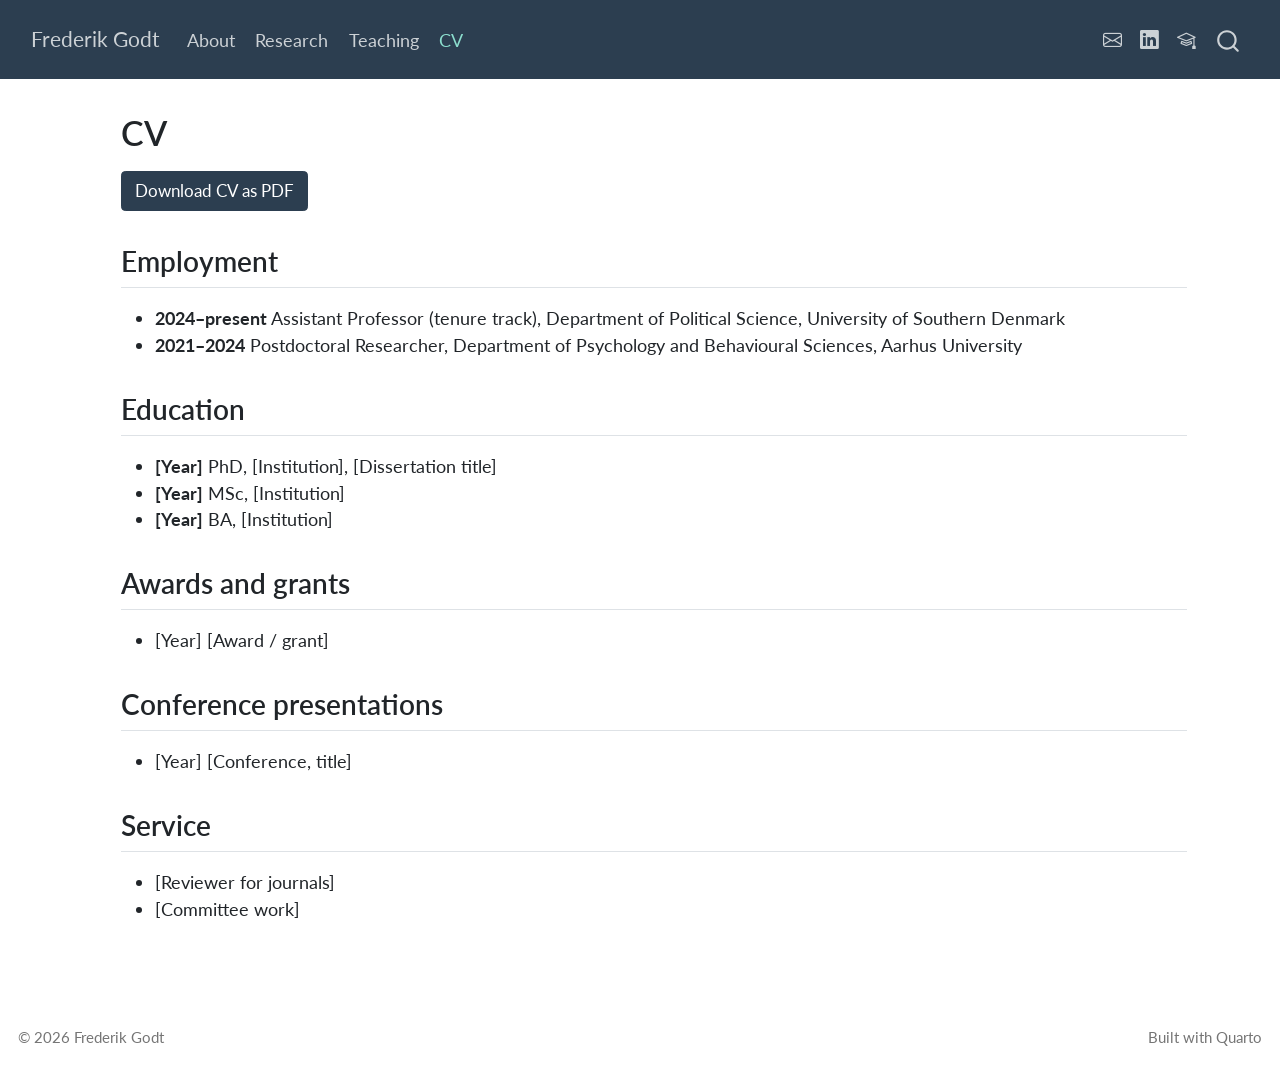
==== cv.html @ 5c9f762e "Built site for gh-pages" ====
<!DOCTYPE html>
<html xmlns="http://www.w3.org/1999/xhtml" lang="en" xml:lang="en"><head>

<meta charset="utf-8">
<meta name="generator" content="quarto-1.10.18">

<meta name="viewport" content="width=device-width, initial-scale=1.0, user-scalable=yes">


<title>CV – Frederik Godt</title>
<style>
/* Default styles provided by pandoc.
** See https://pandoc.org/MANUAL.html#variables-for-html for config info.
*/
span.smallcaps{font-variant: small-caps;}
div.columns{display: flex; gap: 1.5em;}
div.column{flex: auto;}
@media screen {
div.columns{gap: min(4vw, 1.5em);}
div.column{overflow-x: auto;}
}
div.hanging-indent{margin-left: 1.5em; text-indent: -1.5em;}
ul.task-list{list-style: none;}
ul.task-list li input[type="checkbox"] {
  width: 0.8em;
  margin: 0 0.8em 0.2em -1em; /* quarto-specific, see https://github.com/quarto-dev/quarto-cli/issues/4556 */ 
  vertical-align: middle;
}
</style>


<script src="site_libs/quarto-nav/quarto-nav.js"></script>
<script src="site_libs/quarto-nav/headroom.min.js"></script>
<script src="site_libs/clipboard/clipboard.min.js"></script>
<script src="site_libs/quarto-search/autocomplete.umd.js"></script>
<script src="site_libs/quarto-search/fuse.min.js"></script>
<script src="site_libs/quarto-search/quarto-search.js"></script>
<meta name="quarto:offset" content="./">
<script src="site_libs/quarto-html/quarto.js" type="module"></script>
<script src="site_libs/quarto-html/tabsets/tabsets.js" type="module"></script>
<script src="site_libs/quarto-html/popper.min.js"></script>
<script src="site_libs/quarto-html/tippy.umd.min.js"></script>
<script src="site_libs/quarto-html/anchor.min.js"></script>
<link href="site_libs/quarto-html/tippy.css" rel="stylesheet">
<link href="site_libs/quarto-html/quarto-syntax-highlighting-64a204ab8560d761af7679ceaba22944.css" rel="stylesheet" id="quarto-text-highlighting-styles">
<script src="site_libs/bootstrap/bootstrap.min.js"></script>
<link href="site_libs/bootstrap/bootstrap-icons.css" rel="stylesheet">
<link href="site_libs/bootstrap/bootstrap-82feb614b3631eee91c80e474e9700e3.min.css" rel="stylesheet" append-hash="true" id="quarto-bootstrap" data-mode="light">
<script id="quarto-search-options" type="application/json">{
  "location": "navbar",
  "copy-button": false,
  "collapse-after": 3,
  "panel-placement": "end",
  "type": "overlay",
  "limit": 50,
  "keyboard-shortcut": [
    "f",
    "/",
    "s"
  ],
  "show-item-context": false,
  "language": {
    "search-no-results-text": "No results",
    "search-matching-documents-text": "matching documents",
    "search-copy-link-title": "Copy link to search",
    "search-hide-matches-text": "Hide additional matches",
    "search-more-match-text": "more match in this document",
    "search-more-matches-text": "more matches in this document",
    "search-clear-button-title": "Clear",
    "search-text-placeholder": "",
    "search-detached-cancel-button-title": "Cancel",
    "search-submit-button-title": "Submit",
    "search-label": "Search"
  }
}</script>
<style>html{ scroll-behavior: smooth; }</style>


<link rel="stylesheet" href="styles.css">
</head>

<body class="nav-fixed fullcontent quarto-light">

<div id="quarto-search-results"></div>
  <header id="quarto-header" class="headroom fixed-top">
    <nav class="navbar navbar-expand-lg " data-bs-theme="dark">
      <div class="navbar-container container-fluid">
      <div class="navbar-brand-container mx-auto">
    <a class="navbar-brand" href="./index.html">
    <span class="navbar-title">Frederik Godt</span>
    </a>
  </div>
            <div id="quarto-search" class="" title="Search"></div>
          <button class="navbar-toggler" type="button" data-bs-toggle="collapse" data-bs-target="#navbarCollapse" aria-controls="navbarCollapse" role="menu" aria-expanded="false" aria-label="Toggle navigation" onclick="if (window.quartoToggleHeadroom) { window.quartoToggleHeadroom(); }">
  <span class="navbar-toggler-icon"></span>
</button>
          <div class="collapse navbar-collapse" id="navbarCollapse">
            <ul class="navbar-nav navbar-nav-scroll me-auto">
  <li class="nav-item">
    <a class="nav-link" href="./index.html"> 
<span class="menu-text">About</span></a>
  </li>  
  <li class="nav-item">
    <a class="nav-link" href="./research.html"> 
<span class="menu-text">Research</span></a>
  </li>  
  <li class="nav-item">
    <a class="nav-link" href="./teaching.html"> 
<span class="menu-text">Teaching</span></a>
  </li>  
  <li class="nav-item">
    <a class="nav-link active" href="./cv.html" aria-current="page"> 
<span class="menu-text">CV</span></a>
  </li>  
</ul>
            <ul class="navbar-nav navbar-nav-scroll ms-auto">
  <li class="nav-item compact">
    <a class="nav-link" href="mailto:fgodt@sam.sdu.dk"> <i class="bi bi-envelope" role="img">
</i> 
<span class="menu-text"></span></a>
  </li>  
  <li class="nav-item compact">
    <a class="nav-link" href="https://linkedin.com"> <i class="bi bi-linkedin" role="img">
</i> 
<span class="menu-text"></span></a>
  </li>  
  <li class="nav-item compact">
    <a class="nav-link" href="https://scholar.google.com/citations?user=pOmU6WsAAAAJ&amp;hl=da"> <i class="bi bi-mortarboard" role="img">
</i> 
<span class="menu-text"></span></a>
  </li>  
</ul>
          </div> <!-- /navcollapse -->
            <div class="quarto-navbar-tools">
</div>
      </div> <!-- /container-fluid -->
    </nav>
</header>
<!-- content -->
<div id="quarto-content" class="quarto-container page-columns page-rows-contents page-layout-article page-navbar">
<!-- sidebar -->
<!-- margin-sidebar -->
    
<!-- main -->
<main class="content" id="quarto-document-content">

<header id="title-block-header" class="quarto-title-block default">
<div class="quarto-title">
<h1 class="title">CV</h1>
</div>



<div class="quarto-title-meta">

    
  
    
  </div>
  


</header>


<p><a href="cv.pdf" class="btn btn-primary">Download CV as PDF</a></p>
<section id="employment" class="level2">
<h2 class="anchored" data-anchor-id="employment">Employment</h2>
<ul>
<li><strong>2024–present</strong> Assistant Professor (tenure track), Department of Political Science, University of Southern Denmark</li>
<li><strong>2021–2024</strong> Postdoctoral Researcher, Department of Psychology and Behavioural Sciences, Aarhus University</li>
</ul>
</section>
<section id="education" class="level2">
<h2 class="anchored" data-anchor-id="education">Education</h2>
<ul>
<li><strong>[Year]</strong> PhD, [Institution], [Dissertation title]</li>
<li><strong>[Year]</strong> MSc, [Institution]</li>
<li><strong>[Year]</strong> BA, [Institution]</li>
</ul>
</section>
<section id="awards-and-grants" class="level2">
<h2 class="anchored" data-anchor-id="awards-and-grants">Awards and grants</h2>
<ul>
<li>[Year] [Award / grant]</li>
</ul>
</section>
<section id="conference-presentations" class="level2">
<h2 class="anchored" data-anchor-id="conference-presentations">Conference presentations</h2>
<ul>
<li>[Year] [Conference, title]</li>
</ul>
</section>
<section id="service" class="level2">
<h2 class="anchored" data-anchor-id="service">Service</h2>
<ul>
<li>[Reviewer for journals]</li>
<li>[Committee work]</li>
</ul>


</section>

</main> <!-- /main -->
<script id="quarto-html-after-body" type="application/javascript">
  window.document.addEventListener("DOMContentLoaded", function (event) {
    const icon = "";
    const anchorJS = new window.AnchorJS();
    anchorJS.options = {
      placement: 'right',
      icon: icon
    };
    anchorJS.add('.anchored');
    const isCodeAnnotation = (el) => {
      for (const clz of el.classList) {
        if (clz.startsWith('code-annotation-')) {                     
          return true;
        }
      }
      return false;
    }
    const onCopySuccess = function(e) {
      // button target
      const button = e.trigger;
      // don't keep focus
      button.blur();
      // flash "checked"
      button.classList.add('code-copy-button-checked');
      var currentTitle = button.getAttribute("title");
      button.setAttribute("title", "Copied!");
      let tooltip;
      if (window.bootstrap) {
        button.setAttribute("data-bs-toggle", "tooltip");
        button.setAttribute("data-bs-placement", "left");
        button.setAttribute("data-bs-title", "Copied!");
        tooltip = new bootstrap.Tooltip(button, 
          { trigger: "manual", 
            customClass: "code-copy-button-tooltip",
            offset: [0, -8]});
        tooltip.show();    
      }
      setTimeout(function() {
        if (tooltip) {
          tooltip.hide();
          button.removeAttribute("data-bs-title");
          button.removeAttribute("data-bs-toggle");
          button.removeAttribute("data-bs-placement");
        }
        button.setAttribute("title", currentTitle);
        button.classList.remove('code-copy-button-checked');
      }, 1000);
      // clear code selection
      e.clearSelection();
    }
    const getTextToCopy = function(trigger) {
      const outerScaffold = trigger.parentElement.cloneNode(true);
      const codeEl = outerScaffold.querySelector('code');
      for (const childEl of codeEl.children) {
        if (isCodeAnnotation(childEl)) {
          childEl.remove();
        }
      }
      return codeEl.innerText;
    }
    const clipboard = new window.ClipboardJS('.code-copy-button:not([data-in-quarto-modal])', {
      text: getTextToCopy
    });
    clipboard.on('success', onCopySuccess);
    if (window.document.getElementById('quarto-embedded-source-code-modal')) {
      const clipboardModal = new window.ClipboardJS('.code-copy-button[data-in-quarto-modal]', {
        text: getTextToCopy,
        container: window.document.getElementById('quarto-embedded-source-code-modal')
      });
      clipboardModal.on('success', onCopySuccess);
    }
      var localhostRegex = new RegExp(/^(?:http|https):\/\/localhost\:?[0-9]*\//);
      var mailtoRegex = new RegExp(/^mailto:/);
        var filterRegex = new RegExp('/' + window.location.host + '/');
      var isInternal = (href) => {
          return filterRegex.test(href) || localhostRegex.test(href) || mailtoRegex.test(href);
      }
      // Inspect non-navigation links and adorn them if external
     var links = window.document.querySelectorAll('a[href]:not(.nav-link):not(.navbar-brand):not(.toc-action):not(.sidebar-link):not(.sidebar-item-toggle):not(.pagination-link):not(.no-external):not([aria-hidden]):not(.dropdown-item):not(.quarto-navigation-tool):not(.about-link)');
      for (var i=0; i<links.length; i++) {
        const link = links[i];
        if (!isInternal(link.href)) {
          // undo the damage that might have been done by quarto-nav.js in the case of
          // links that we want to consider external
          if (link.dataset.originalHref !== undefined) {
            link.href = link.dataset.originalHref;
          }
        }
      }
    function tippyHover(el, contentFn, onTriggerFn, onUntriggerFn) {
      const config = {
        allowHTML: true,
        maxWidth: 500,
        delay: 100,
        arrow: false,
        appendTo: function(el) {
            return el.parentElement;
        },
        interactive: true,
        interactiveBorder: 10,
        theme: 'quarto',
        placement: 'bottom-start',
      };
      if (contentFn) {
        config.content = contentFn;
      }
      if (onTriggerFn) {
        config.onTrigger = onTriggerFn;
      }
      if (onUntriggerFn) {
        config.onUntrigger = onUntriggerFn;
      }
      window.tippy(el, config); 
    }
    const noterefs = window.document.querySelectorAll('a[role="doc-noteref"]');
    for (var i=0; i<noterefs.length; i++) {
      const ref = noterefs[i];
      tippyHover(ref, function() {
        // use id or data attribute instead here
        let href = ref.getAttribute('data-footnote-href') || ref.getAttribute('href');
        try { href = new URL(href).hash; } catch {}
        const id = href.replace(/^#\/?/, "");
        const note = window.document.getElementById(id);
        if (note) {
          return note.innerHTML;
        } else {
          return "";
        }
      });
    }
    const xrefs = window.document.querySelectorAll('a.quarto-xref');
    const processXRef = (id, note) => {
      // Strip column container classes
      const stripColumnClz = (el) => {
        el.classList.remove("page-full", "page-columns");
        if (el.children) {
          for (const child of el.children) {
            stripColumnClz(child);
          }
        }
      }
      stripColumnClz(note)
      if (id === null || id.startsWith('sec-')) {
        // Special case sections, only their first couple elements
        const container = document.createElement("div");
        if (note.children && note.children.length > 2) {
          container.appendChild(note.children[0].cloneNode(true));
          for (let i = 1; i < note.children.length; i++) {
            const child = note.children[i];
            if (child.tagName === "P" && child.innerText === "") {
              continue;
            } else {
              container.appendChild(child.cloneNode(true));
              break;
            }
          }
          if (window.Quarto?.typesetMath) {
            window.Quarto.typesetMath(container);
          }
          return container.innerHTML
        } else {
          if (window.Quarto?.typesetMath) {
            window.Quarto.typesetMath(note);
          }
          return note.innerHTML;
        }
      } else {
        // Remove any anchor links if they are present
        const anchorLink = note.querySelector('a.anchorjs-link');
        if (anchorLink) {
          anchorLink.remove();
        }
        if (window.Quarto?.typesetMath) {
          window.Quarto.typesetMath(note);
        }
        if (note.classList.contains("callout")) {
          return note.outerHTML;
        } else {
          return note.innerHTML;
        }
      }
    }
    for (var i=0; i<xrefs.length; i++) {
      const xref = xrefs[i];
      tippyHover(xref, undefined, function(instance) {
        instance.disable();
        let url = xref.getAttribute('href');
        let hash = undefined; 
        if (url.startsWith('#')) {
          hash = url;
        } else {
          try { hash = new URL(url).hash; } catch {}
        }
        if (hash) {
          const id = hash.replace(/^#\/?/, "");
          const note = window.document.getElementById(id);
          if (note !== null) {
            try {
              const html = processXRef(id, note.cloneNode(true));
              instance.setContent(html);
            } finally {
              instance.enable();
              instance.show();
            }
          } else {
            // See if we can fetch this
            fetch(url.split('#')[0])
            .then(res => res.text())
            .then(html => {
              const parser = new DOMParser();
              const htmlDoc = parser.parseFromString(html, "text/html");
              const note = htmlDoc.getElementById(id);
              if (note !== null) {
                const html = processXRef(id, note);
                instance.setContent(html);
              } 
            }).finally(() => {
              instance.enable();
              instance.show();
            });
          }
        } else {
          // See if we can fetch a full url (with no hash to target)
          // This is a special case and we should probably do some content thinning / targeting
          fetch(url)
          .then(res => res.text())
          .then(html => {
            const parser = new DOMParser();
            const htmlDoc = parser.parseFromString(html, "text/html");
            const note = htmlDoc.querySelector('main.content');
            if (note !== null) {
              // This should only happen for chapter cross references
              // (since there is no id in the URL)
              // remove the first header
              if (note.children.length > 0 && note.children[0].tagName === "HEADER") {
                note.children[0].remove();
              }
              const html = processXRef(null, note);
              instance.setContent(html);
            } 
          }).finally(() => {
            instance.enable();
            instance.show();
          });
        }
      }, function(instance) {
      });
    }
        let selectedAnnoteEl;
        const selectorForAnnotation = ( cell, annotation) => {
          let cellAttr = 'data-code-cell="' + cell + '"';
          let lineAttr = 'data-code-annotation="' +  annotation + '"';
          const selector = 'span[' + cellAttr + '][' + lineAttr + ']';
          return selector;
        }
        const selectCodeLines = (annoteEl) => {
          const doc = window.document;
          const targetCell = annoteEl.getAttribute("data-target-cell");
          const targetAnnotation = annoteEl.getAttribute("data-target-annotation");
          const annoteSpan = window.document.querySelector(selectorForAnnotation(targetCell, targetAnnotation));
          const lines = annoteSpan.getAttribute("data-code-lines").split(",");
          const lineIds = lines.map((line) => {
            return targetCell + "-" + line;
          })
          let top = null;
          let height = null;
          let parent = null;
          if (lineIds.length > 0) {
              //compute the position of the single el (top and bottom and make a div)
              const el = window.document.getElementById(lineIds[0]);
              top = el.offsetTop;
              height = el.offsetHeight;
              parent = el.parentElement.parentElement;
            if (lineIds.length > 1) {
              const lastEl = window.document.getElementById(lineIds[lineIds.length - 1]);
              const bottom = lastEl.offsetTop + lastEl.offsetHeight;
              height = bottom - top;
            }
            if (top !== null && height !== null && parent !== null) {
              // cook up a div (if necessary) and position it 
              let div = window.document.getElementById("code-annotation-line-highlight");
              if (div === null) {
                div = window.document.createElement("div");
                div.setAttribute("id", "code-annotation-line-highlight");
                div.style.position = 'absolute';
                parent.appendChild(div);
              }
              div.style.top = top - 2 + "px";
              div.style.height = height + 4 + "px";
              div.style.left = 0;
              let gutterDiv = window.document.getElementById("code-annotation-line-highlight-gutter");
              if (gutterDiv === null) {
                gutterDiv = window.document.createElement("div");
                gutterDiv.setAttribute("id", "code-annotation-line-highlight-gutter");
                gutterDiv.style.position = 'absolute';
                const codeCell = window.document.getElementById(targetCell);
                const gutter = codeCell.querySelector('.code-annotation-gutter');
                gutter.appendChild(gutterDiv);
              }
              gutterDiv.style.top = top - 2 + "px";
              gutterDiv.style.height = height + 4 + "px";
            }
            selectedAnnoteEl = annoteEl;
          }
        };
        const unselectCodeLines = () => {
          const elementsIds = ["code-annotation-line-highlight", "code-annotation-line-highlight-gutter"];
          elementsIds.forEach((elId) => {
            const div = window.document.getElementById(elId);
            if (div) {
              div.remove();
            }
          });
          selectedAnnoteEl = undefined;
        };
          // Handle positioning of the toggle
      window.addEventListener(
        "resize",
        throttle(() => {
          elRect = undefined;
          if (selectedAnnoteEl) {
            selectCodeLines(selectedAnnoteEl);
          }
        }, 10)
      );
      function throttle(fn, ms) {
      let throttle = false;
      let timer;
        return (...args) => {
          if(!throttle) { // first call gets through
              fn.apply(this, args);
              throttle = true;
          } else { // all the others get throttled
              if(timer) clearTimeout(timer); // cancel #2
              timer = setTimeout(() => {
                fn.apply(this, args);
                timer = throttle = false;
              }, ms);
          }
        };
      }
        // Attach click handler to the DT
        const annoteDls = window.document.querySelectorAll('dt[data-target-cell]');
        for (const annoteDlNode of annoteDls) {
          annoteDlNode.addEventListener('click', (event) => {
            const clickedEl = event.target;
            if (clickedEl !== selectedAnnoteEl) {
              unselectCodeLines();
              const activeEl = window.document.querySelector('dt[data-target-cell].code-annotation-active');
              if (activeEl) {
                activeEl.classList.remove('code-annotation-active');
              }
              selectCodeLines(clickedEl);
              clickedEl.classList.add('code-annotation-active');
            } else {
              // Unselect the line
              unselectCodeLines();
              clickedEl.classList.remove('code-annotation-active');
            }
          });
        }
    const findCites = (el) => {
      const parentEl = el.parentElement;
      if (parentEl) {
        const cites = parentEl.dataset.cites;
        if (cites) {
          return {
            el,
            cites: cites.split(' ')
          };
        } else {
          return findCites(el.parentElement)
        }
      } else {
        return undefined;
      }
    };
    var bibliorefs = window.document.querySelectorAll('a[role="doc-biblioref"]');
    for (var i=0; i<bibliorefs.length; i++) {
      const ref = bibliorefs[i];
      const citeInfo = findCites(ref);
      if (citeInfo) {
        tippyHover(citeInfo.el, function() {
          var popup = window.document.createElement('div');
          citeInfo.cites.forEach(function(cite) {
            var citeDiv = window.document.createElement('div');
            citeDiv.classList.add('hanging-indent');
            citeDiv.classList.add('csl-entry');
            var biblioDiv = window.document.getElementById('ref-' + cite);
            if (biblioDiv) {
              citeDiv.innerHTML = biblioDiv.innerHTML;
            }
            popup.appendChild(citeDiv);
          });
          return popup.innerHTML;
        });
      }
    }
  });
  </script>
</div> <!-- /content -->
<footer class="footer">
  <div class="nav-footer">
    <div class="nav-footer-left">
<p>© 2026 Frederik Godt</p>
</div>   
    <div class="nav-footer-center">
      &nbsp;
    </div>
    <div class="nav-footer-right">
<p>Built with Quarto</p>
</div>
  </div>
</footer>




<script src="site_libs/quarto-html/zenscroll-min.js"></script>
</body></html>
---- site_libs/quarto-html/tippy.css ----
.tippy-box[data-animation=fade][data-state=hidden]{opacity:0}[data-tippy-root]{max-width:calc(100vw - 10px)}.tippy-box{position:relative;background-color:#333;color:#fff;border-radius:4px;font-size:14px;line-height:1.4;white-space:normal;outline:0;transition-property:transform,visibility,opacity}.tippy-box[data-placement^=top]>.tippy-arrow{bottom:0}.tippy-box[data-placement^=top]>.tippy-arrow:before{bottom:-7px;left:0;border-width:8px 8px 0;border-top-color:initial;transform-origin:center top}.tippy-box[data-placement^=bottom]>.tippy-arrow{top:0}.tippy-box[data-placement^=bottom]>.tippy-arrow:before{top:-7px;left:0;border-width:0 8px 8px;border-bottom-color:initial;transform-origin:center bottom}.tippy-box[data-placement^=left]>.tippy-arrow{right:0}.tippy-box[data-placement^=left]>.tippy-arrow:before{border-width:8px 0 8px 8px;border-left-color:initial;right:-7px;transform-origin:center left}.tippy-box[data-placement^=right]>.tippy-arrow{left:0}.tippy-box[data-placement^=right]>.tippy-arrow:before{left:-7px;border-width:8px 8px 8px 0;border-right-color:initial;transform-origin:center right}.tippy-box[data-inertia][data-state=visible]{transition-timing-function:cubic-bezier(.54,1.5,.38,1.11)}.tippy-arrow{width:16px;height:16px;color:#333}.tippy-arrow:before{content:"";position:absolute;border-color:transparent;border-style:solid}.tippy-content{position:relative;padding:5px 9px;z-index:1}
---- site_libs/quarto-html/quarto-syntax-highlighting-64a204ab8560d761af7679ceaba22944.css ----
/* quarto syntax highlight colors */
:root {
  --quarto-hl-ot-color: #003B4F;
  --quarto-hl-at-color: #657422;
  --quarto-hl-ss-color: #20794D;
  --quarto-hl-an-color: #5E5E5E;
  --quarto-hl-fu-color: #4758AB;
  --quarto-hl-st-color: #20794D;
  --quarto-hl-cf-color: #003B4F;
  --quarto-hl-op-color: #5E5E5E;
  --quarto-hl-er-color: #AD0000;
  --quarto-hl-bn-color: #AD0000;
  --quarto-hl-al-color: #AD0000;
  --quarto-hl-va-color: #111111;
  --quarto-hl-bu-color: inherit;
  --quarto-hl-ex-color: inherit;
  --quarto-hl-pp-color: #AD0000;
  --quarto-hl-in-color: #5E5E5E;
  --quarto-hl-vs-color: #20794D;
  --quarto-hl-wa-color: #5E5E5E;
  --quarto-hl-do-color: #5E5E5E;
  --quarto-hl-im-color: #00769E;
  --quarto-hl-ch-color: #20794D;
  --quarto-hl-dt-color: #AD0000;
  --quarto-hl-fl-color: #AD0000;
  --quarto-hl-co-color: #5E5E5E;
  --quarto-hl-cv-color: #5E5E5E;
  --quarto-hl-cn-color: #8f5902;
  --quarto-hl-sc-color: #5E5E5E;
  --quarto-hl-dv-color: #AD0000;
  --quarto-hl-kw-color: #003B4F;
}

/* other quarto variables */
:root {
  --quarto-font-monospace: SFMono-Regular, Menlo, Monaco, Consolas, "Liberation Mono", "Courier New", monospace;
}

/* syntax highlight based on Pandoc's rules */
pre > code.sourceCode > span {
  color: #003B4F;
}

code.sourceCode > span {
  color: #003B4F;
}

div.sourceCode,
div.sourceCode pre.sourceCode {
  color: #003B4F;
}

/* Normal */
code span {
  color: #003B4F;
}

/* Alert */
code span.al {
  color: #AD0000;
  font-style: inherit;
}

/* Annotation */
code span.an {
  color: #5E5E5E;
  font-style: inherit;
}

/* Attribute */
code span.at {
  color: #657422;
  font-style: inherit;
}

/* BaseN */
code span.bn {
  color: #AD0000;
  font-style: inherit;
}

/* BuiltIn */
code span.bu {
  font-style: inherit;
}

/* ControlFlow */
code span.cf {
  color: #003B4F;
  font-weight: bold;
  font-style: inherit;
}

/* Char */
code span.ch {
  color: #20794D;
  font-style: inherit;
}

/* Constant */
code span.cn {
  color: #8f5902;
  font-style: inherit;
}

/* Comment */
code span.co {
  color: #5E5E5E;
  font-style: inherit;
}

/* CommentVar */
code span.cv {
  color: #5E5E5E;
  font-style: italic;
}

/* Documentation */
code span.do {
  color: #5E5E5E;
  font-style: italic;
}

/* DataType */
code span.dt {
  color: #AD0000;
  font-style: inherit;
}

/* DecVal */
code span.dv {
  color: #AD0000;
  font-style: inherit;
}

/* Error */
code span.er {
  color: #AD0000;
  font-style: inherit;
}

/* Extension */
code span.ex {
  font-style: inherit;
}

/* Float */
code span.fl {
  color: #AD0000;
  font-style: inherit;
}

/* Function */
code span.fu {
  color: #4758AB;
  font-style: inherit;
}

/* Import */
code span.im {
  color: #00769E;
  font-style: inherit;
}

/* Information */
code span.in {
  color: #5E5E5E;
  font-style: inherit;
}

/* Keyword */
code span.kw {
  color: #003B4F;
  font-weight: bold;
  font-style: inherit;
}

/* Operator */
code span.op {
  color: #5E5E5E;
  font-style: inherit;
}

/* Other */
code span.ot {
  color: #003B4F;
  font-style: inherit;
}

/* Preprocessor */
code span.pp {
  color: #AD0000;
  font-style: inherit;
}

/* SpecialChar */
code span.sc {
  color: #5E5E5E;
  font-style: inherit;
}

/* SpecialString */
code span.ss {
  color: #20794D;
  font-style: inherit;
}

/* String */
code span.st {
  color: #20794D;
  font-style: inherit;
}

/* Variable */
code span.va {
  color: #111111;
  font-style: inherit;
}

/* VerbatimString */
code span.vs {
  color: #20794D;
  font-style: inherit;
}

/* Warning */
code span.wa {
  color: #5E5E5E;
  font-style: italic;
}

.prevent-inlining {
  content: "</";
}

/*# sourceMappingURL=9d8d5bb603a83b8298b89080a598c93b.css.map */
---- styles.css ----
/* Lidt luft og læsevenlig tekstbredde */
body { font-size: 1.05rem; }
.profile-photo {
  width: 220px; height: 220px; object-fit: cover;
  border-radius: 50%; float: right; margin: 0 0 1rem 1.5rem;
}
.links a { margin-right: 1rem; }
/* Publikationsliste */
#refs .csl-entry { margin-bottom: 0.9rem; padding-left: 1.5em; text-indent: -1.5em; }
@media (max-width: 600px) {
  .profile-photo { float: none; display: block; margin: 0 auto 1rem; }
}

a.pub-link {
  display: inline-block; font-size: 0.8em; line-height: 1;
  padding: 0.25em 0.55em; margin: 0 0.2em 0.2em 0;
  border: 1px solid currentColor; border-radius: 0.3em;
  text-decoration: none; text-indent: 0;
}
a.pub-link:hover { background: var(--bs-primary, #2c3e50); color: #fff; border-color: transparent;}

.pub-abstract { margin: 0.4rem 0 0.8rem 0; font-size: 0.92em; text-indent: 0; }
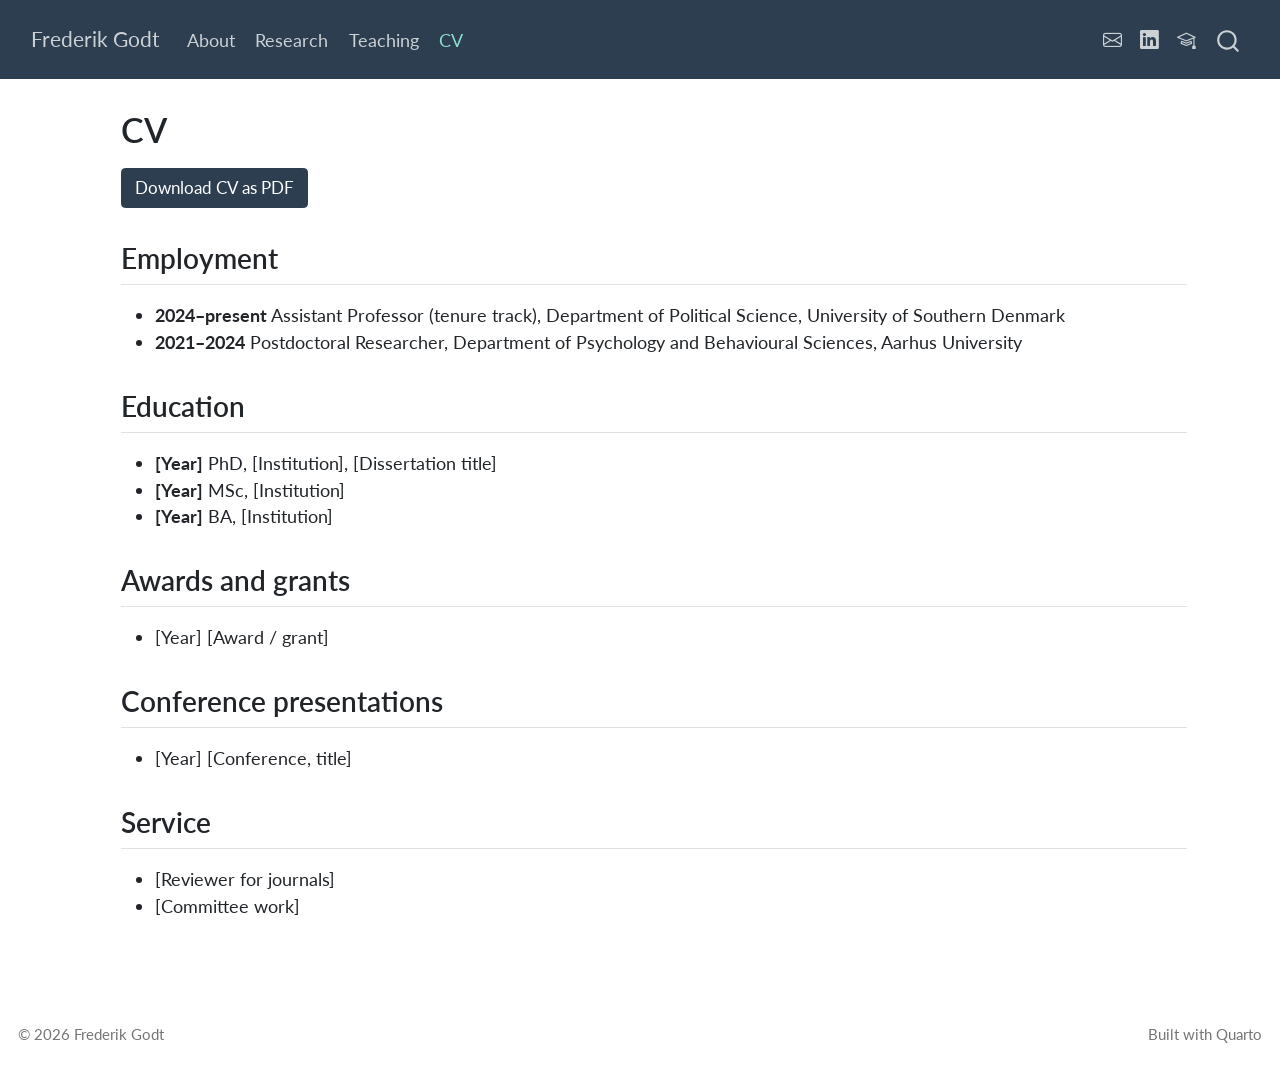
==== commit b4202363: "Built site for gh-pages" ====
--- a/cv.html
+++ b/cv.html
@@ -2,7 +2,7 @@
 <html xmlns="http://www.w3.org/1999/xhtml" lang="en" xml:lang="en"><head>
 
 <meta charset="utf-8">
-<meta name="generator" content="quarto-1.10.18">
+<meta name="generator" content="quarto-1.9.37">
 
 <meta name="viewport" content="width=device-width, initial-scale=1.0, user-scalable=yes">
 
@@ -12,13 +12,10 @@
 /* Default styles provided by pandoc.
 ** See https://pandoc.org/MANUAL.html#variables-for-html for config info.
 */
+code{white-space: pre-wrap;}
 span.smallcaps{font-variant: small-caps;}
-div.columns{display: flex; gap: 1.5em;}
-div.column{flex: auto;}
-@media screen {
-div.columns{gap: min(4vw, 1.5em);}
-div.column{overflow-x: auto;}
-}
+div.columns{display: flex; gap: min(4vw, 1.5em);}
+div.column{flex: auto; overflow-x: auto;}
 div.hanging-indent{margin-left: 1.5em; text-indent: -1.5em;}
 ul.task-list{list-style: none;}
 ul.task-list li input[type="checkbox"] {
@@ -42,10 +39,10 @@
 <script src="site_libs/quarto-html/tippy.umd.min.js"></script>
 <script src="site_libs/quarto-html/anchor.min.js"></script>
 <link href="site_libs/quarto-html/tippy.css" rel="stylesheet">
-<link href="site_libs/quarto-html/quarto-syntax-highlighting-64a204ab8560d761af7679ceaba22944.css" rel="stylesheet" id="quarto-text-highlighting-styles">
+<link href="site_libs/quarto-html/quarto-syntax-highlighting-7f8f88aac4f3542376d5c11b86a4c14d.css" rel="stylesheet" id="quarto-text-highlighting-styles">
 <script src="site_libs/bootstrap/bootstrap.min.js"></script>
 <link href="site_libs/bootstrap/bootstrap-icons.css" rel="stylesheet">
-<link href="site_libs/bootstrap/bootstrap-82feb614b3631eee91c80e474e9700e3.min.css" rel="stylesheet" append-hash="true" id="quarto-bootstrap" data-mode="light">
+<link href="site_libs/bootstrap/bootstrap-b20400db35e74c7e853795293367fbb1.min.css" rel="stylesheet" append-hash="true" id="quarto-bootstrap" data-mode="light">
 <script id="quarto-search-options" type="application/json">{
   "location": "navbar",
   "copy-button": false,
@@ -275,7 +272,7 @@
     }
       var localhostRegex = new RegExp(/^(?:http|https):\/\/localhost\:?[0-9]*\//);
       var mailtoRegex = new RegExp(/^mailto:/);
-        var filterRegex = new RegExp('/' + window.location.host + '/');
+        var filterRegex = new RegExp("https:\/\/frederikgodthansen\.github\.io\/");
       var isInternal = (href) => {
           return filterRegex.test(href) || localhostRegex.test(href) || mailtoRegex.test(href);
       }
--- a/site_libs/quarto-html/quarto-syntax-highlighting-7f8f88aac4f3542376d5c11b86a4c14d.css
+++ b/site_libs/quarto-html/quarto-syntax-highlighting-7f8f88aac4f3542376d5c11b86a4c14d.css
@@ -0,0 +1,236 @@
+/* quarto syntax highlight colors */
+:root {
+  --quarto-hl-ot-color: #003B4F;
+  --quarto-hl-at-color: #657422;
+  --quarto-hl-ss-color: #20794D;
+  --quarto-hl-an-color: #5E5E5E;
+  --quarto-hl-fu-color: #4758AB;
+  --quarto-hl-st-color: #20794D;
+  --quarto-hl-cf-color: #003B4F;
+  --quarto-hl-op-color: #5E5E5E;
+  --quarto-hl-er-color: #AD0000;
+  --quarto-hl-bn-color: #AD0000;
+  --quarto-hl-al-color: #AD0000;
+  --quarto-hl-va-color: #111111;
+  --quarto-hl-bu-color: inherit;
+  --quarto-hl-ex-color: inherit;
+  --quarto-hl-pp-color: #AD0000;
+  --quarto-hl-in-color: #5E5E5E;
+  --quarto-hl-vs-color: #20794D;
+  --quarto-hl-wa-color: #5E5E5E;
+  --quarto-hl-do-color: #5E5E5E;
+  --quarto-hl-im-color: #00769E;
+  --quarto-hl-ch-color: #20794D;
+  --quarto-hl-dt-color: #AD0000;
+  --quarto-hl-fl-color: #AD0000;
+  --quarto-hl-co-color: #5E5E5E;
+  --quarto-hl-cv-color: #5E5E5E;
+  --quarto-hl-cn-color: #8f5902;
+  --quarto-hl-sc-color: #5E5E5E;
+  --quarto-hl-dv-color: #AD0000;
+  --quarto-hl-kw-color: #003B4F;
+}
+
+/* other quarto variables */
+:root {
+  --quarto-font-monospace: SFMono-Regular, Menlo, Monaco, Consolas, "Liberation Mono", "Courier New", monospace;
+}
+
+/* syntax highlight based on Pandoc's rules */
+pre > code.sourceCode > span {
+  color: #003B4F;
+}
+
+code.sourceCode > span {
+  color: #003B4F;
+}
+
+div.sourceCode,
+div.sourceCode pre.sourceCode {
+  color: #003B4F;
+}
+
+/* Normal */
+code span {
+  color: #003B4F;
+}
+
+/* Alert */
+code span.al {
+  color: #AD0000;
+  font-style: inherit;
+}
+
+/* Annotation */
+code span.an {
+  color: #5E5E5E;
+  font-style: inherit;
+}
+
+/* Attribute */
+code span.at {
+  color: #657422;
+  font-style: inherit;
+}
+
+/* BaseN */
+code span.bn {
+  color: #AD0000;
+  font-style: inherit;
+}
+
+/* BuiltIn */
+code span.bu {
+  font-style: inherit;
+}
+
+/* ControlFlow */
+code span.cf {
+  color: #003B4F;
+  font-weight: bold;
+  font-style: inherit;
+}
+
+/* Char */
+code span.ch {
+  color: #20794D;
+  font-style: inherit;
+}
+
+/* Constant */
+code span.cn {
+  color: #8f5902;
+  font-style: inherit;
+}
+
+/* Comment */
+code span.co {
+  color: #5E5E5E;
+  font-style: inherit;
+}
+
+/* CommentVar */
+code span.cv {
+  color: #5E5E5E;
+  font-style: italic;
+}
+
+/* Documentation */
+code span.do {
+  color: #5E5E5E;
+  font-style: italic;
+}
+
+/* DataType */
+code span.dt {
+  color: #AD0000;
+  font-style: inherit;
+}
+
+/* DecVal */
+code span.dv {
+  color: #AD0000;
+  font-style: inherit;
+}
+
+/* Error */
+code span.er {
+  color: #AD0000;
+  font-style: inherit;
+}
+
+/* Extension */
+code span.ex {
+  font-style: inherit;
+}
+
+/* Float */
+code span.fl {
+  color: #AD0000;
+  font-style: inherit;
+}
+
+/* Function */
+code span.fu {
+  color: #4758AB;
+  font-style: inherit;
+}
+
+/* Import */
+code span.im {
+  color: #00769E;
+  font-style: inherit;
+}
+
+/* Information */
+code span.in {
+  color: #5E5E5E;
+  font-style: inherit;
+}
+
+/* Keyword */
+code span.kw {
+  color: #003B4F;
+  font-weight: bold;
+  font-style: inherit;
+}
+
+/* Operator */
+code span.op {
+  color: #5E5E5E;
+  font-style: inherit;
+}
+
+/* Other */
+code span.ot {
+  color: #003B4F;
+  font-style: inherit;
+}
+
+/* Preprocessor */
+code span.pp {
+  color: #AD0000;
+  font-style: inherit;
+}
+
+/* SpecialChar */
+code span.sc {
+  color: #5E5E5E;
+  font-style: inherit;
+}
+
+/* SpecialString */
+code span.ss {
+  color: #20794D;
+  font-style: inherit;
+}
+
+/* String */
+code span.st {
+  color: #20794D;
+  font-style: inherit;
+}
+
+/* Variable */
+code span.va {
+  color: #111111;
+  font-style: inherit;
+}
+
+/* VerbatimString */
+code span.vs {
+  color: #20794D;
+  font-style: inherit;
+}
+
+/* Warning */
+code span.wa {
+  color: #5E5E5E;
+  font-style: italic;
+}
+
+.prevent-inlining {
+  content: "</";
+}
+
+/*# sourceMappingURL=789ad8cd35626ba772517505b42a116e.css.map */
--- a/styles.css
+++ b/styles.css
@@ -1,22 +1,22 @@
-/* Lidt luft og læsevenlig tekstbredde */
-body { font-size: 1.05rem; }
-.profile-photo {
-  width: 220px; height: 220px; object-fit: cover;
-  border-radius: 50%; float: right; margin: 0 0 1rem 1.5rem;
-}
-.links a { margin-right: 1rem; }
-/* Publikationsliste */
-#refs .csl-entry { margin-bottom: 0.9rem; padding-left: 1.5em; text-indent: -1.5em; }
-@media (max-width: 600px) {
-  .profile-photo { float: none; display: block; margin: 0 auto 1rem; }
-}
-
-a.pub-link {
-  display: inline-block; font-size: 0.8em; line-height: 1;
-  padding: 0.25em 0.55em; margin: 0 0.2em 0.2em 0;
-  border: 1px solid currentColor; border-radius: 0.3em;
-  text-decoration: none; text-indent: 0;
-}
-a.pub-link:hover { background: var(--bs-primary, #2c3e50); color: #fff; border-color: transparent;}
-
-.pub-abstract { margin: 0.4rem 0 0.8rem 0; font-size: 0.92em; text-indent: 0; }
+/* Lidt luft og læsevenlig tekstbredde */
+body { font-size: 1.05rem; }
+.profile-photo {
+  width: 220px; height: 220px; object-fit: cover;
+  border-radius: 50%; float: right; margin: 0 0 1rem 1.5rem;
+}
+.links a { margin-right: 1rem; }
+/* Publikationsliste */
+#refs .csl-entry { margin-bottom: 0.9rem; padding-left: 1.5em; text-indent: -1.5em; }
+@media (max-width: 600px) {
+  .profile-photo { float: none; display: block; margin: 0 auto 1rem; }
+}
+
+a.pub-link {
+  display: inline-block; font-size: 0.8em; line-height: 1;
+  padding: 0.25em 0.55em; margin: 0 0.2em 0.2em 0;
+  border: 1px solid currentColor; border-radius: 0.3em;
+  text-decoration: none; text-indent: 0;
+}
+a.pub-link:hover { background: var(--bs-primary, #2c3e50); color: #fff; border-color: transparent;}
+
+.pub-abstract { margin: 0.4rem 0 0.8rem 0; font-size: 0.92em; text-indent: 0; }
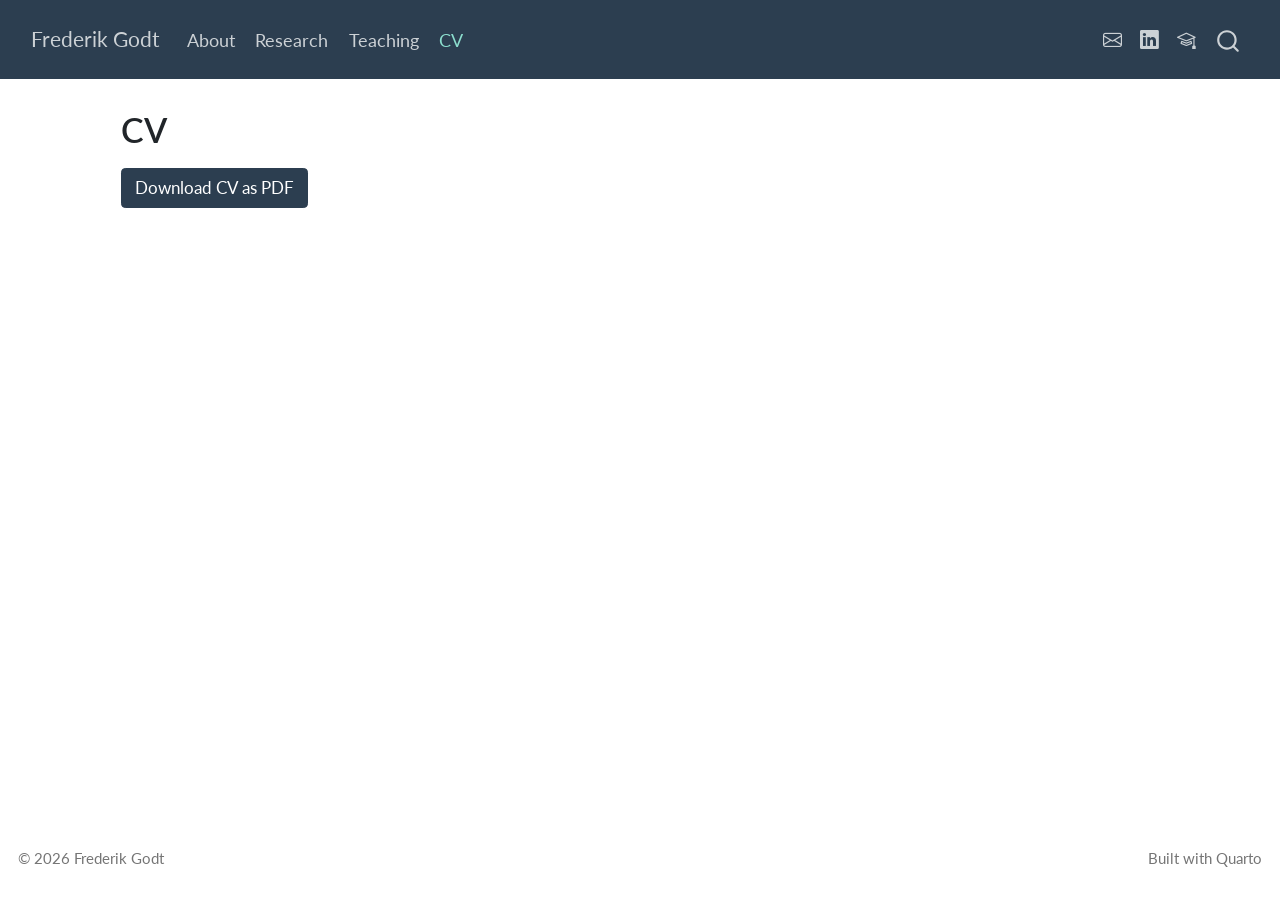
==== commit 652489e1: "Built site for gh-pages" ====
--- a/cv.html
+++ b/cv.html
@@ -161,42 +161,8 @@
 
 
 <p><a href="cv.pdf" class="btn btn-primary">Download CV as PDF</a></p>
-<section id="employment" class="level2">
-<h2 class="anchored" data-anchor-id="employment">Employment</h2>
-<ul>
-<li><strong>2024–present</strong> Assistant Professor (tenure track), Department of Political Science, University of Southern Denmark</li>
-<li><strong>2021–2024</strong> Postdoctoral Researcher, Department of Psychology and Behavioural Sciences, Aarhus University</li>
-</ul>
-</section>
-<section id="education" class="level2">
-<h2 class="anchored" data-anchor-id="education">Education</h2>
-<ul>
-<li><strong>[Year]</strong> PhD, [Institution], [Dissertation title]</li>
-<li><strong>[Year]</strong> MSc, [Institution]</li>
-<li><strong>[Year]</strong> BA, [Institution]</li>
-</ul>
-</section>
-<section id="awards-and-grants" class="level2">
-<h2 class="anchored" data-anchor-id="awards-and-grants">Awards and grants</h2>
-<ul>
-<li>[Year] [Award / grant]</li>
-</ul>
-</section>
-<section id="conference-presentations" class="level2">
-<h2 class="anchored" data-anchor-id="conference-presentations">Conference presentations</h2>
-<ul>
-<li>[Year] [Conference, title]</li>
-</ul>
-</section>
-<section id="service" class="level2">
-<h2 class="anchored" data-anchor-id="service">Service</h2>
-<ul>
-<li>[Reviewer for journals]</li>
-<li>[Committee work]</li>
-</ul>
-
-
-</section>
+
+
 
 </main> <!-- /main -->
 <script id="quarto-html-after-body" type="application/javascript">
